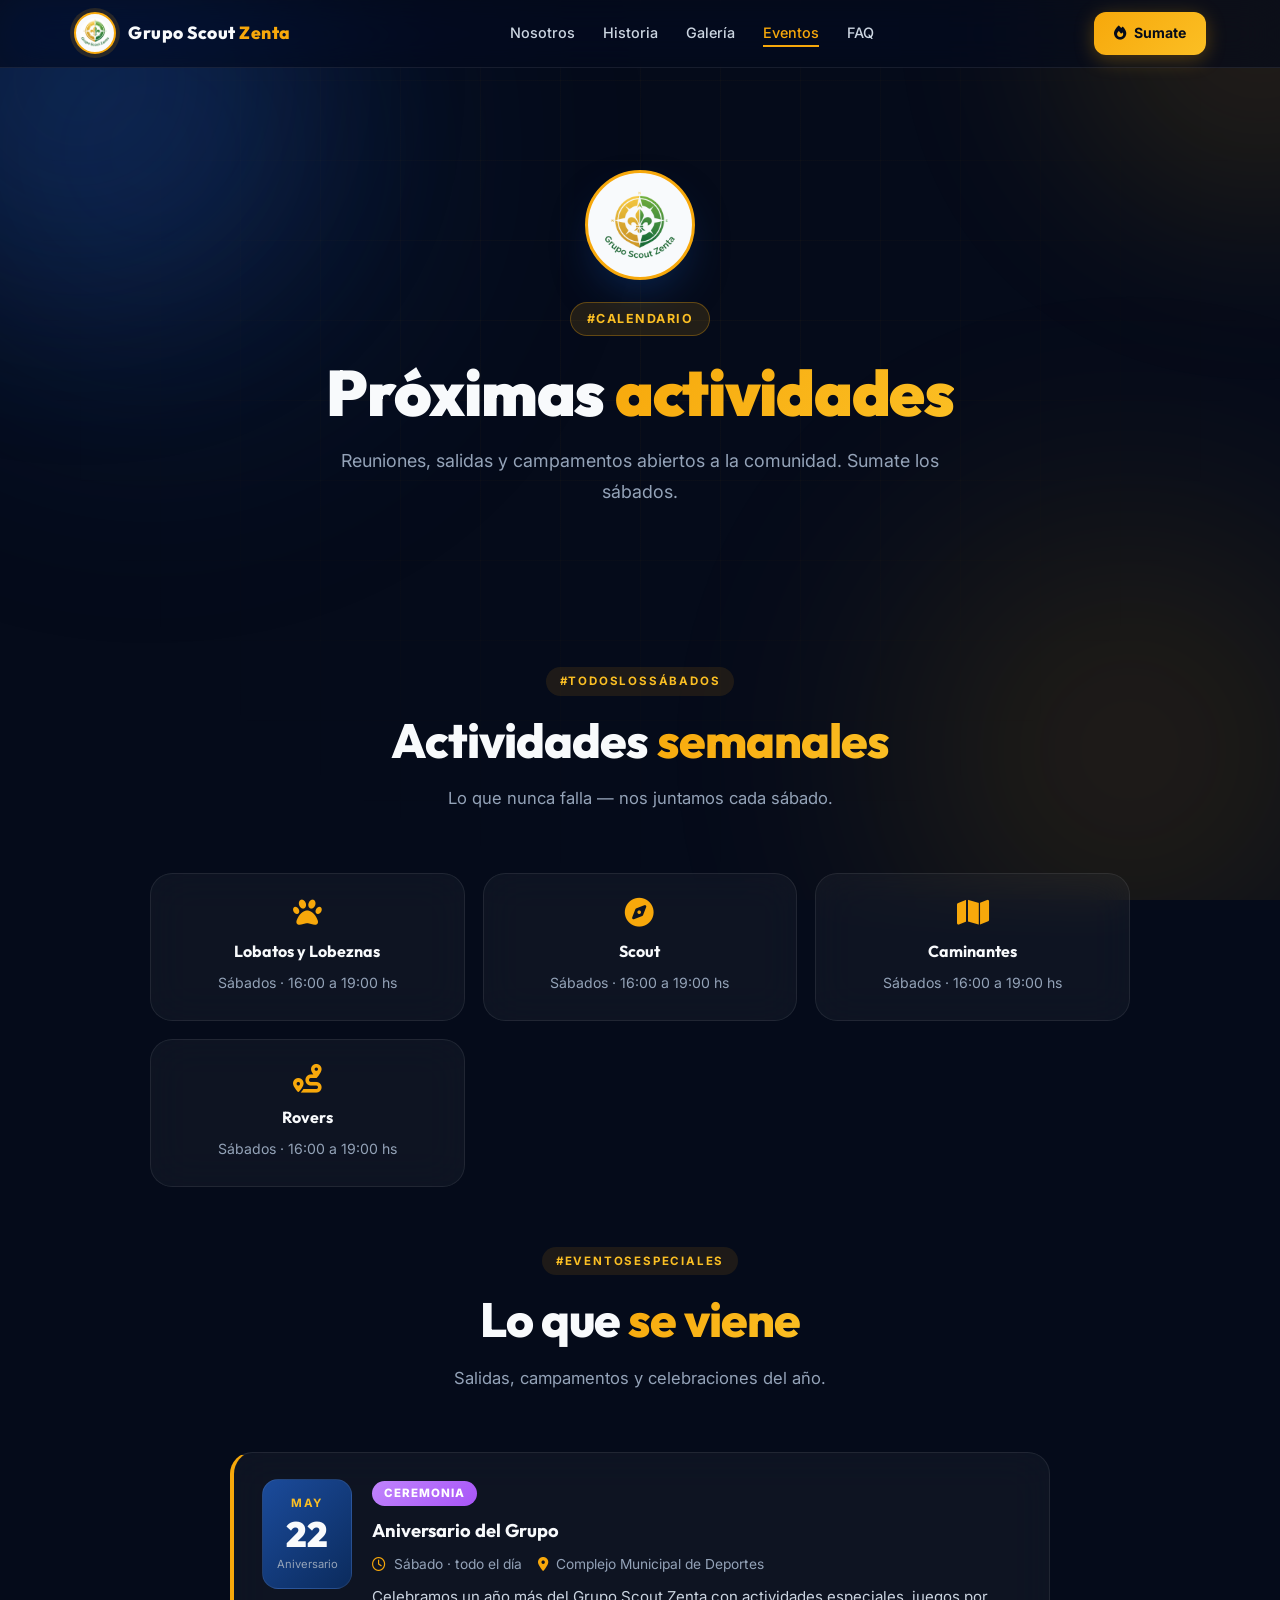
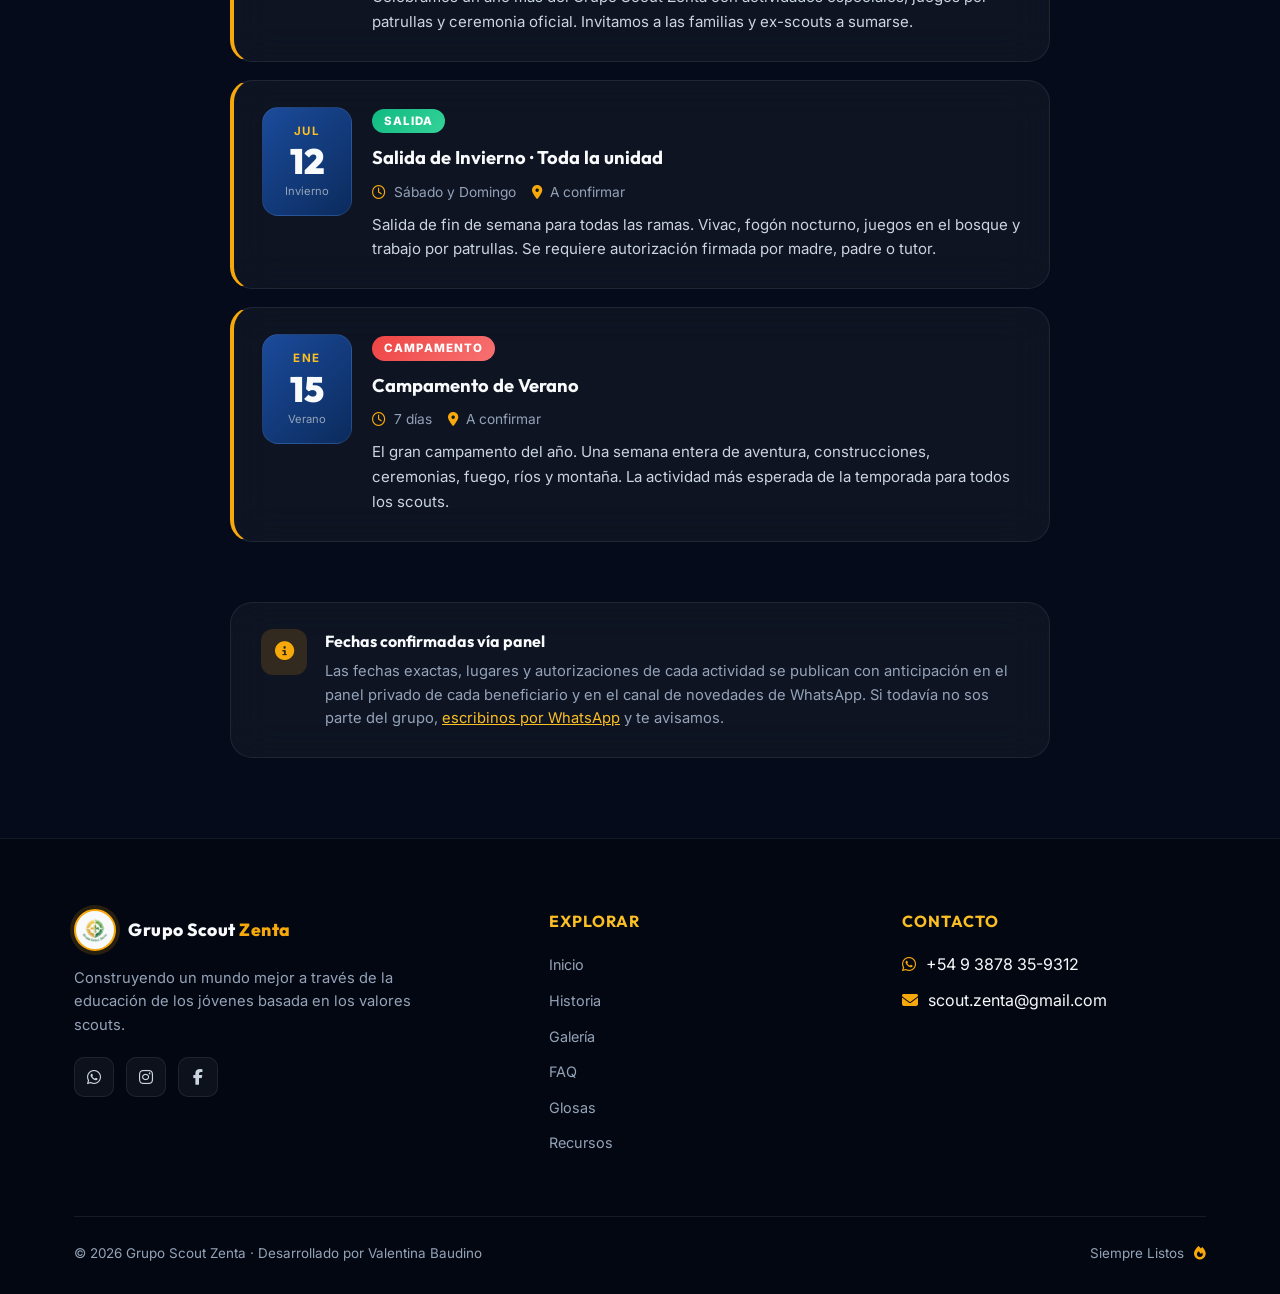
==== eventos.html @ 95de1442 "Landing Scout Zenta: galería real con fotos, formulario sin backend y config Vercel" ====
<!DOCTYPE html>
<html lang="es">
<head>
  <meta charset="UTF-8" />
  <meta name="viewport" content="width=device-width, initial-scale=1.0" />
  <title>Eventos · Grupo Scout Zenta</title>
  <meta name="description" content="Calendario de actividades del Grupo Scout Zenta: reuniones semanales, salidas, campamentos y eventos abiertos a la comunidad." />
  <meta name="theme-color" content="#0b2b5d" />
  <link rel="icon" href="assets/logosf.png" type="image/png" />

  <link rel="preconnect" href="https://fonts.googleapis.com" />
  <link rel="preconnect" href="https://fonts.gstatic.com" crossorigin />
  <link href="https://fonts.googleapis.com/css2?family=Inter:wght@300;400;500;600;700&family=Outfit:wght@500;600;700;800;900&display=swap" rel="stylesheet" />
  <link rel="stylesheet" href="assets/css/zenta.css" />
  <link rel="stylesheet" href="https://cdnjs.cloudflare.com/ajax/libs/font-awesome/6.5.1/css/all.min.css" crossorigin="anonymous" referrerpolicy="no-referrer" />

  <style>
    .events-list {
      max-width: 820px; margin: 0 auto;
      display: flex; flex-direction: column;
      gap: 18px;
    }
    .event {
      display: flex; gap: 20px; align-items: flex-start;
      padding: 26px 28px;
      background: var(--glass);
      border: 1px solid var(--line);
      border-radius: var(--radius);
      backdrop-filter: blur(20px);
      transition: all 0.35s;
      border-left: 4px solid var(--gold);
    }
    .event:hover {
      transform: translateY(-4px);
      background: var(--glass-strong);
      border-left-color: var(--gold-light);
      box-shadow: 0 18px 40px -10px rgba(247, 168, 11, 0.15);
    }
    .event-date {
      flex-shrink: 0;
      min-width: 90px;
      text-align: center;
      background: linear-gradient(135deg, var(--navy-glow), var(--navy));
      color: var(--text);
      border-radius: 16px;
      padding: 14px 8px;
      border: 1px solid var(--line);
    }
    .event-date .month {
      font-size: 0.72rem;
      text-transform: uppercase;
      letter-spacing: 1.5px;
      color: var(--gold-light);
      font-weight: 700;
    }
    .event-date .day {
      font-family: var(--font-display);
      font-size: 2.2rem;
      font-weight: 900;
      line-height: 1;
      color: var(--text);
      margin-top: 4px;
    }
    .event-date .year-mini {
      font-size: 0.7rem;
      color: var(--text-mute);
      margin-top: 4px;
    }
    .event-body { flex: 1; min-width: 0; }
    .event-type {
      display: inline-block;
      padding: 3px 12px;
      background: linear-gradient(135deg, var(--gold), var(--gold-light));
      color: var(--navy-deep);
      border-radius: 999px;
      font-size: 0.72rem;
      font-weight: 800;
      letter-spacing: 1px;
      text-transform: uppercase;
      margin-bottom: 10px;
    }
    .event-type.salida { background: linear-gradient(135deg, #10b981, #34d399); color: white; }
    .event-type.campa { background: linear-gradient(135deg, #ef4444, #f87171); color: white; }
    .event-type.cere { background: linear-gradient(135deg, #c084fc, #a855f7); color: white; }
    .event-body h3 {
      font-family: var(--font-display);
      font-size: 1.15rem;
      margin-bottom: 8px;
    }
    .event-meta {
      display: flex; gap: 16px;
      color: var(--text-mute);
      font-size: 0.86rem;
      flex-wrap: wrap;
      margin-bottom: 10px;
    }
    .event-meta i { color: var(--gold); margin-right: 4px; }
    .event-body p {
      color: var(--text-soft);
      font-size: 0.94rem;
      line-height: 1.65;
    }

    .info-note {
      max-width: 820px;
      margin: 60px auto 0;
      padding: 26px 30px;
      background: var(--glass);
      border: 1px solid var(--line);
      border-radius: var(--radius);
      backdrop-filter: blur(20px);
      display: flex; gap: 18px; align-items: flex-start;
    }
    .info-note .icon {
      width: 46px; height: 46px;
      background: rgba(247, 168, 11, 0.15);
      color: var(--gold);
      border-radius: 12px;
      display: flex; align-items: center; justify-content: center;
      font-size: 1.2rem;
      flex-shrink: 0;
    }
    .info-note h4 {
      font-family: var(--font-display);
      margin-bottom: 6px;
    }
    .info-note p {
      color: var(--text-mute);
      font-size: 0.92rem;
      line-height: 1.6;
    }

    .recurring-grid {
      display: grid;
      grid-template-columns: repeat(auto-fit, minmax(240px, 1fr));
      gap: 18px;
      max-width: 980px;
      margin: 0 auto;
    }
    .recurring {
      padding: 24px 26px;
      background: var(--glass);
      border: 1px solid var(--line);
      border-radius: var(--radius);
      backdrop-filter: blur(20px);
      transition: all 0.3s;
      text-align: center;
    }
    .recurring:hover { transform: translateY(-4px); border-color: var(--gold); }
    .recurring i.big {
      font-size: 1.8rem;
      color: var(--gold);
      margin-bottom: 12px;
    }
    .recurring h4 {
      font-family: var(--font-display);
      margin-bottom: 6px;
    }
    .recurring small {
      color: var(--text-mute);
      font-size: 0.88rem;
    }

    @media (max-width: 540px) {
      .event { flex-direction: column; }
      .event-date { width: 100%; min-width: 0; display: flex; align-items: center; justify-content: center; gap: 12px; }
      .event-date .day { font-size: 1.6rem; margin: 0; }
    }
  </style>
</head>
<body>

  <div class="bg-aurora"></div>
  <div class="bg-grid"></div>

  <nav class="nav always-scrolled" id="nav">
    <div class="container nav-inner">
      <a href="index.html" class="brand">
        <img src="assets/logo.png" alt="Logo Grupo Scout Zenta" class="brand-logo" />
        <span class="brand-text">Grupo Scout <span>Zenta</span></span>
      </a>
      <ul class="nav-links">
        <li><a href="index.html#nosotros">Nosotros</a></li>
        <li><a href="historia.html">Historia</a></li>
        <li><a href="galeria.html">Galería</a></li>
        <li><a href="eventos.html" class="active">Eventos</a></li>
        <li><a href="faq.html">FAQ</a></li>
      </ul>
      <div style="display:flex; gap:10px; align-items:center;">
        <a href="index.html#contacto" class="nav-cta"><i class="fa-solid fa-fire"></i> Sumate</a>
        <button class="nav-toggle" id="nav-toggle"><i class="fa-solid fa-bars"></i></button>
      </div>
    </div>
  </nav>

  <aside class="mobile-panel" id="mobile-panel">
    <button class="mobile-close" id="mobile-close"><i class="fa-solid fa-xmark"></i></button>
    <ul>
      <li><a href="index.html"><i class="fa-solid fa-house"></i> Inicio</a></li>
      <li><a href="historia.html"><i class="fa-solid fa-book-open"></i> Historia</a></li>
      <li><a href="galeria.html"><i class="fa-solid fa-images"></i> Galería</a></li>
      <li><a href="eventos.html"><i class="fa-solid fa-calendar-days"></i> Eventos</a></li>
      <li><a href="faq.html"><i class="fa-solid fa-circle-question"></i> FAQ</a></li>
      <li><a href="glosas.html"><i class="fa-solid fa-feather-pointed"></i> Glosas</a></li>
      <li><a href="recursos.html"><i class="fa-solid fa-file-pdf"></i> Recursos</a></li>
    </ul>
    <a href="index.html#contacto" class="mobile-cta"><i class="fa-solid fa-fire"></i> Sumate</a>
  </aside>

  <header class="page-hero">
    <div class="container">
      <img src="assets/logosf.png" alt="Logo Zenta" class="page-hero-logo reveal scale" />
      <div class="section-tag reveal delay-1">#Calendario</div>
      <h1 class="reveal delay-2">Próximas <span class="gold">actividades</span></h1>
      <p class="lead reveal delay-3">Reuniones, salidas y campamentos abiertos a la comunidad. Sumate los sábados.</p>
    </div>
  </header>

  <section class="section">
    <div class="container">

      <!-- Reuniones recurrentes -->
      <div class="section-head">
        <div class="section-tag reveal">#TodosLosSábados</div>
        <h2 class="reveal delay-1">Actividades <span class="gold">semanales</span></h2>
        <p class="reveal delay-2">Lo que nunca falla — nos juntamos cada sábado.</p>
      </div>
      <div class="recurring-grid" style="margin-bottom: 60px;">
        <div class="recurring reveal">
          <i class="fa-solid fa-paw big"></i>
          <h4>Lobatos y Lobeznas</h4>
          <small>Sábados · 16:00 a 19:00 hs</small>
        </div>
        <div class="recurring reveal delay-1">
          <i class="fa-solid fa-compass big"></i>
          <h4>Scout</h4>
          <small>Sábados · 16:00 a 19:00 hs</small>
        </div>
        <div class="recurring reveal delay-2">
          <i class="fa-solid fa-map big"></i>
          <h4>Caminantes</h4>
          <small>Sábados · 16:00 a 19:00 hs</small>
        </div>
        <div class="recurring reveal delay-3">
          <i class="fa-solid fa-route big"></i>
          <h4>Rovers</h4>
          <small>Sábados · 16:00 a 19:00 hs</small>
        </div>
      </div>

      <!-- Próximos eventos especiales (placeholder real) -->
      <div class="section-head">
        <div class="section-tag reveal">#EventosEspeciales</div>
        <h2 class="reveal delay-1">Lo que <span class="gold">se viene</span></h2>
        <p class="reveal delay-2">Salidas, campamentos y celebraciones del año.</p>
      </div>

      <div class="events-list">
        <div class="event reveal">
          <div class="event-date">
            <div class="month">May</div>
            <div class="day">22</div>
            <div class="year-mini">Aniversario</div>
          </div>
          <div class="event-body">
            <span class="event-type cere">Ceremonia</span>
            <h3>Aniversario del Grupo</h3>
            <div class="event-meta">
              <span><i class="fa-regular fa-clock"></i> Sábado · todo el día</span>
              <span><i class="fa-solid fa-location-dot"></i> Complejo Municipal de Deportes</span>
            </div>
            <p>Celebramos un año más del Grupo Scout Zenta con actividades especiales, juegos por patrullas y ceremonia oficial. Invitamos a las familias y ex-scouts a sumarse.</p>
          </div>
        </div>

        <div class="event reveal delay-1">
          <div class="event-date">
            <div class="month">Jul</div>
            <div class="day">12</div>
            <div class="year-mini">Invierno</div>
          </div>
          <div class="event-body">
            <span class="event-type salida">Salida</span>
            <h3>Salida de Invierno · Toda la unidad</h3>
            <div class="event-meta">
              <span><i class="fa-regular fa-clock"></i> Sábado y Domingo</span>
              <span><i class="fa-solid fa-location-dot"></i> A confirmar</span>
            </div>
            <p>Salida de fin de semana para todas las ramas. Vivac, fogón nocturno, juegos en el bosque y trabajo por patrullas. Se requiere autorización firmada por madre, padre o tutor.</p>
          </div>
        </div>

        <div class="event reveal delay-2">
          <div class="event-date">
            <div class="month">Ene</div>
            <div class="day">15</div>
            <div class="year-mini">Verano</div>
          </div>
          <div class="event-body">
            <span class="event-type campa">Campamento</span>
            <h3>Campamento de Verano</h3>
            <div class="event-meta">
              <span><i class="fa-regular fa-clock"></i> 7 días</span>
              <span><i class="fa-solid fa-location-dot"></i> A confirmar</span>
            </div>
            <p>El gran campamento del año. Una semana entera de aventura, construcciones, ceremonias, fuego, ríos y montaña. La actividad más esperada de la temporada para todos los scouts.</p>
          </div>
        </div>
      </div>

      <div class="info-note reveal">
        <div class="icon"><i class="fa-solid fa-circle-info"></i></div>
        <div>
          <h4>Fechas confirmadas vía panel</h4>
          <p>Las fechas exactas, lugares y autorizaciones de cada actividad se publican con anticipación en el panel privado de cada beneficiario y en el canal de novedades de WhatsApp. Si todavía no sos parte del grupo, <a href="https://wa.me/5493878359312" target="_blank" style="color: var(--gold-light);">escribinos por WhatsApp</a> y te avisamos.</p>
        </div>
      </div>

    </div>
  </section>

  <footer class="footer">
    <div class="container">
      <div class="footer-grid">
        <div class="footer-brand">
          <a href="index.html" class="brand">
            <img src="assets/logosf.png" alt="Logo Zenta" class="brand-logo" />
            <span class="brand-text">Grupo Scout <span>Zenta</span></span>
          </a>
          <p>Construyendo un mundo mejor a través de la educación de los jóvenes basada en los valores scouts.</p>
          <div class="footer-socials">
            <a href="https://wa.me/5493878359312" target="_blank" rel="noopener"><i class="fa-brands fa-whatsapp"></i></a>
            <a href="https://instagram.com/gscoutzenta" target="_blank" rel="noopener"><i class="fa-brands fa-instagram"></i></a>
            <a href="https://www.facebook.com/share/1HpJdo8r63/" target="_blank" rel="noopener"><i class="fa-brands fa-facebook-f"></i></a>
          </div>
        </div>
        <div>
          <h4>Explorar</h4>
          <ul>
            <li><a href="index.html">Inicio</a></li>
            <li><a href="historia.html">Historia</a></li>
            <li><a href="galeria.html">Galería</a></li>
            <li><a href="faq.html">FAQ</a></li>
            <li><a href="glosas.html">Glosas</a></li>
            <li><a href="recursos.html">Recursos</a></li>
          </ul>
        </div>
        <div>
          <h4>Contacto</h4>
          <ul>
            <li><i class="fa-brands fa-whatsapp" style="color:var(--gold); margin-right:6px;"></i> +54 9 3878 35-9312</li>
            <li><i class="fa-solid fa-envelope" style="color:var(--gold); margin-right:6px;"></i> scout.zenta@gmail.com</li>
          </ul>
        </div>
      </div>
      <div class="footer-bottom">
        <p>&copy; <span id="year"></span> Grupo Scout Zenta · Desarrollado por Valentina Baudino</p>
        <p class="motto">Siempre Listos <i class="fa-solid fa-fire"></i></p>
      </div>
    </div>
  </footer>

  <script src="assets/js/zenta.js"></script>
</body>
</html>
---- assets/css/zenta.css ----
/* =============================================================
   Zenta · sistema de diseño compartido
   Premium dark, navy + gold scout
   ============================================================= */

:root {
  --navy-deep: #050b1a;
  --navy: #0b2b5d;
  --navy-soft: #112d63;
  --navy-glow: #1b4b9b;
  --gold: #f7a80b;
  --gold-light: #fbbf24;
  --gold-soft: #fde68a;
  --green-accent: #10b981;
  --text: #f8fafc;
  --text-mute: #94a3b8;
  --text-soft: #cbd5e1;
  --line: rgba(255, 255, 255, 0.08);
  --glass: rgba(255, 255, 255, 0.04);
  --glass-strong: rgba(255, 255, 255, 0.07);

  --font-display: 'Outfit', system-ui, sans-serif;
  --font-body: 'Inter', system-ui, sans-serif;
  --font-serif: 'Playfair Display', Georgia, serif;

  --container: 1180px;
  --radius: 22px;
  --radius-sm: 14px;
}

* { box-sizing: border-box; margin: 0; padding: 0; }
html { scroll-behavior: smooth; }
body {
  font-family: var(--font-body);
  background: var(--navy-deep);
  color: var(--text);
  line-height: 1.6;
  overflow-x: hidden;
  -webkit-font-smoothing: antialiased;
  -moz-osx-font-smoothing: grayscale;
}

::-webkit-scrollbar { width: 10px; }
::-webkit-scrollbar-track { background: var(--navy-deep); }
::-webkit-scrollbar-thumb { background: linear-gradient(180deg, var(--gold), var(--navy-glow)); border-radius: 6px; }
::-webkit-scrollbar-thumb:hover { background: var(--gold-light); }

/* ===== Fondo: auroras + grid sutil ===== */
.bg-aurora {
  position: fixed; inset: 0; z-index: -1; overflow: hidden; pointer-events: none;
}
.bg-aurora::before, .bg-aurora::after {
  content: ""; position: absolute;
  width: 700px; height: 700px;
  border-radius: 50%; filter: blur(120px);
  opacity: 0.35; will-change: transform;
}
.bg-aurora::before {
  top: -200px; left: -200px;
  background: radial-gradient(circle, var(--navy-glow), transparent 70%);
  animation: float-1 22s ease-in-out infinite;
}
.bg-aurora::after {
  bottom: -200px; right: -200px;
  background: radial-gradient(circle, var(--gold), transparent 70%);
  animation: float-2 28s ease-in-out infinite;
  opacity: 0.18;
}
@keyframes float-1 {
  0%,100% { transform: translate(0,0) scale(1); }
  50% { transform: translate(180px, 120px) scale(1.15); }
}
@keyframes float-2 {
  0%,100% { transform: translate(0,0) scale(1); }
  50% { transform: translate(-200px, -120px) scale(1.1); }
}

.bg-grid {
  position: fixed; inset: 0; z-index: -1;
  background-image:
    linear-gradient(rgba(247, 168, 11, 0.04) 1px, transparent 1px),
    linear-gradient(90deg, rgba(247, 168, 11, 0.04) 1px, transparent 1px);
  background-size: 80px 80px;
  mask-image: radial-gradient(circle at 50% 30%, black, transparent 70%);
  -webkit-mask-image: radial-gradient(circle at 50% 30%, black, transparent 70%);
  pointer-events: none;
}

.container { max-width: var(--container); margin: 0 auto; padding: 0 24px; }

/* ===== NAV ===== */
.nav {
  position: fixed; top: 0; left: 0; right: 0;
  z-index: 100; padding: 18px 0;
  transition: all 0.35s ease;
}
.nav.scrolled, .nav.always-scrolled {
  backdrop-filter: blur(20px) saturate(180%);
  -webkit-backdrop-filter: blur(20px) saturate(180%);
  background: rgba(5, 11, 26, 0.7);
  border-bottom: 1px solid var(--line);
  padding: 12px 0;
}
.nav-inner {
  display: flex; align-items: center; justify-content: space-between; gap: 20px;
}
.brand {
  display: flex; align-items: center; gap: 12px;
  text-decoration: none; color: var(--text);
}
.brand-logo {
  width: 42px; height: 42px;
  background: var(--text);
  border-radius: 50%;
  padding: 4px;
  border: 2px solid var(--gold);
  box-shadow: 0 0 0 4px rgba(247, 168, 11, 0.15);
  object-fit: contain;
  transition: transform 0.35s ease;
}
.brand:hover .brand-logo { transform: scale(1.05); }
.brand-text {
  font-family: var(--font-display); font-weight: 800;
  font-size: 1.1rem; letter-spacing: 0.5px;
}
.brand-text span { color: var(--gold); }
.nav-links { display: flex; gap: 28px; list-style: none; }
.nav-links a {
  color: var(--text-soft); text-decoration: none;
  font-size: 0.9rem; font-weight: 500;
  transition: color 0.2s; position: relative;
}
.nav-links a:hover, .nav-links a.active { color: var(--gold); }
.nav-links a::after {
  content: ""; position: absolute;
  left: 0; bottom: -6px;
  width: 0; height: 2px; background: var(--gold);
  transition: width 0.3s;
}
.nav-links a:hover::after, .nav-links a.active::after { width: 100%; }
.nav-cta {
  display: inline-flex; align-items: center; gap: 8px;
  padding: 10px 20px;
  background: linear-gradient(135deg, var(--gold), var(--gold-light));
  color: var(--navy-deep);
  border-radius: 12px; text-decoration: none;
  font-weight: 700; font-size: 0.88rem;
  transition: all 0.25s;
  box-shadow: 0 4px 20px rgba(247, 168, 11, 0.3);
}
.nav-cta:hover {
  transform: translateY(-2px);
  box-shadow: 0 8px 28px rgba(247, 168, 11, 0.45);
}
.nav-toggle {
  display: none; background: transparent; border: none;
  color: var(--text); font-size: 1.4rem; cursor: pointer;
}

.mobile-panel {
  position: fixed; top: 0; right: -100%;
  width: min(330px, 86%); height: 100vh;
  background: rgba(5, 11, 26, 0.97);
  backdrop-filter: blur(20px);
  z-index: 200; padding: 90px 28px 30px;
  transition: right 0.35s cubic-bezier(0.4, 0, 0.2, 1);
  border-left: 1px solid var(--line);
  overflow-y: auto;
}
.mobile-panel.open { right: 0; }
.mobile-panel ul { list-style: none; }
.mobile-panel li { border-bottom: 1px solid var(--line); }
.mobile-panel a {
  display: flex; align-items: center; gap: 12px;
  padding: 16px 0;
  color: var(--text-soft); text-decoration: none;
  font-weight: 500; transition: color 0.2s;
}
.mobile-panel a:hover { color: var(--gold); }
.mobile-panel a i { color: var(--gold); width: 22px; }
.mobile-close {
  position: absolute; top: 22px; right: 22px;
  background: transparent; border: none;
  color: var(--text); font-size: 1.6rem; cursor: pointer;
}
.mobile-cta {
  margin-top: 24px; display: block;
  padding: 14px;
  background: linear-gradient(135deg, var(--gold), var(--gold-light));
  color: var(--navy-deep) !important;
  border-radius: 12px; text-align: center;
  font-weight: 700; text-decoration: none;
}

/* ===== BOTONES ===== */
.btn {
  display: inline-flex; align-items: center; gap: 10px;
  padding: 16px 30px; border-radius: 14px;
  text-decoration: none; font-weight: 700;
  font-size: 0.95rem; transition: all 0.3s cubic-bezier(0.4, 0, 0.2, 1);
  cursor: pointer; border: none; font-family: var(--font-body);
}
.btn-primary {
  background: linear-gradient(135deg, var(--gold), var(--gold-light));
  color: var(--navy-deep);
  box-shadow: 0 8px 24px rgba(247, 168, 11, 0.35);
}
.btn-primary:hover {
  transform: translateY(-3px);
  box-shadow: 0 14px 36px rgba(247, 168, 11, 0.5);
}
.btn-ghost {
  background: var(--glass); color: var(--text);
  border: 1px solid var(--line);
  backdrop-filter: blur(10px);
}
.btn-ghost:hover {
  background: var(--glass-strong);
  border-color: var(--gold);
  transform: translateY(-3px);
}

/* ===== PAGE HERO (páginas internas) ===== */
.page-hero {
  position: relative;
  padding: 170px 0 80px;
  text-align: center;
  overflow: hidden;
}
.page-hero::before, .page-hero::after {
  content: ""; position: absolute;
  width: 400px; height: 400px;
  border-radius: 50%; filter: blur(100px);
  pointer-events: none;
}
.page-hero::before {
  top: -120px; left: -120px;
  background: var(--navy-glow);
  opacity: 0.3;
}
.page-hero::after {
  top: -180px; right: -180px;
  background: var(--gold);
  opacity: 0.12;
}
.page-hero-logo {
  width: 110px; height: 110px;
  background: var(--text);
  border-radius: 50%;
  padding: 8px;
  object-fit: contain;
  margin: 0 auto 22px;
  display: block;
  border: 3px solid var(--gold);
  box-shadow: 0 20px 40px -10px rgba(11, 43, 93, 0.8);
  position: relative; z-index: 1;
}
.page-hero .section-tag, .page-hero .badge {
  display: inline-flex; align-items: center; gap: 8px;
  padding: 6px 16px;
  background: rgba(247, 168, 11, 0.12);
  border: 1px solid rgba(247, 168, 11, 0.3);
  border-radius: 999px;
  color: var(--gold-light);
  font-size: 0.78rem; font-weight: 700;
  letter-spacing: 1.5px; text-transform: uppercase;
  margin-bottom: 22px; position: relative; z-index: 1;
}
.page-hero h1 {
  font-family: var(--font-display);
  font-size: clamp(2.2rem, 5.5vw, 4rem);
  font-weight: 900;
  line-height: 1.1;
  letter-spacing: -0.02em;
  max-width: 820px;
  margin: 0 auto 18px;
  position: relative; z-index: 1;
}
.page-hero h1 .gold {
  background: linear-gradient(135deg, var(--gold), var(--gold-light));
  -webkit-background-clip: text; background-clip: text;
  -webkit-text-fill-color: transparent;
}
.page-hero p.lead {
  font-size: clamp(1rem, 1.4vw, 1.15rem);
  color: var(--text-mute);
  max-width: 620px; margin: 0 auto;
  line-height: 1.7; position: relative; z-index: 1;
}

/* ===== SECCIÓN ===== */
.section { padding: 80px 0; position: relative; }
.section-tag {
  display: inline-flex; align-items: center; gap: 8px;
  padding: 5px 14px;
  background: rgba(247, 168, 11, 0.1);
  color: var(--gold-light);
  border-radius: 999px;
  font-size: 0.72rem; font-weight: 700;
  letter-spacing: 1.8px; text-transform: uppercase;
  margin-bottom: 18px;
}
.section-head {
  text-align: center; max-width: 720px; margin: 0 auto 60px;
}
.section-head h2 {
  font-family: var(--font-display);
  font-size: clamp(1.8rem, 4vw, 3rem);
  font-weight: 800; letter-spacing: -0.02em;
  line-height: 1.1; margin-bottom: 18px;
}
.section-head h2 .gold {
  background: linear-gradient(135deg, var(--gold), var(--gold-light));
  -webkit-background-clip: text; background-clip: text;
  -webkit-text-fill-color: transparent;
}
.section-head p {
  font-size: 1.04rem; color: var(--text-mute); line-height: 1.7;
}

/* ===== FOOTER ===== */
.footer {
  padding: 70px 0 30px;
  background: rgba(0,0,0,0.3);
  border-top: 1px solid var(--line);
}
.footer-grid {
  display: grid;
  grid-template-columns: 1.4fr 1fr 1fr;
  gap: 50px; margin-bottom: 50px;
}
.footer h4 {
  font-family: var(--font-display);
  font-size: 1rem; letter-spacing: 1px;
  text-transform: uppercase;
  margin-bottom: 18px;
  color: var(--gold-light);
}
.footer-brand p {
  color: var(--text-mute); margin: 16px 0 20px;
  max-width: 380px; font-size: 0.92rem;
}
.footer-socials { display: flex; gap: 12px; }
.footer-socials a {
  width: 40px; height: 40px;
  border-radius: 10px;
  background: var(--glass);
  border: 1px solid var(--line);
  display: flex; align-items: center; justify-content: center;
  color: var(--text-soft);
  text-decoration: none;
  transition: all 0.25s;
}
.footer-socials a:hover {
  background: var(--gold); color: var(--navy-deep);
  border-color: var(--gold); transform: translateY(-3px);
}
.footer ul { list-style: none; }
.footer ul li { margin-bottom: 10px; }
.footer ul a {
  color: var(--text-mute); text-decoration: none;
  font-size: 0.9rem; transition: color 0.2s;
}
.footer ul a:hover { color: var(--gold); }
.footer-bottom {
  padding-top: 26px;
  border-top: 1px solid var(--line);
  display: flex; justify-content: space-between; align-items: center;
  flex-wrap: wrap; gap: 12px;
  color: var(--text-mute); font-size: 0.84rem;
}
.footer-bottom .motto i { color: var(--gold); margin-left: 6px; }

/* ===== REVEAL ===== */
.reveal {
  opacity: 0;
  transform: translateY(30px);
  transition: opacity 0.8s cubic-bezier(0.4, 0, 0.2, 1), transform 0.8s cubic-bezier(0.4, 0, 0.2, 1);
}
.reveal.in { opacity: 1; transform: translateY(0); }
.reveal.delay-1 { transition-delay: 0.10s; }
.reveal.delay-2 { transition-delay: 0.20s; }
.reveal.delay-3 { transition-delay: 0.30s; }
.reveal.delay-4 { transition-delay: 0.40s; }
.reveal.scale { transform: translateY(30px) scale(0.95); }
.reveal.scale.in { transform: translateY(0) scale(1); }

/* ===== Card genérica glass ===== */
.glass-card {
  background: var(--glass);
  border: 1px solid var(--line);
  border-radius: var(--radius);
  backdrop-filter: blur(20px);
  padding: 28px;
}

/* ===== RESPONSIVE ===== */
@media (max-width: 920px) {
  .nav-links { display: none; }
  .nav-toggle { display: block; }
  .footer-grid { grid-template-columns: 1fr; gap: 30px; }
  .page-hero { padding: 130px 0 60px; }
}
@media (max-width: 540px) {
  .section { padding: 60px 0; }
}
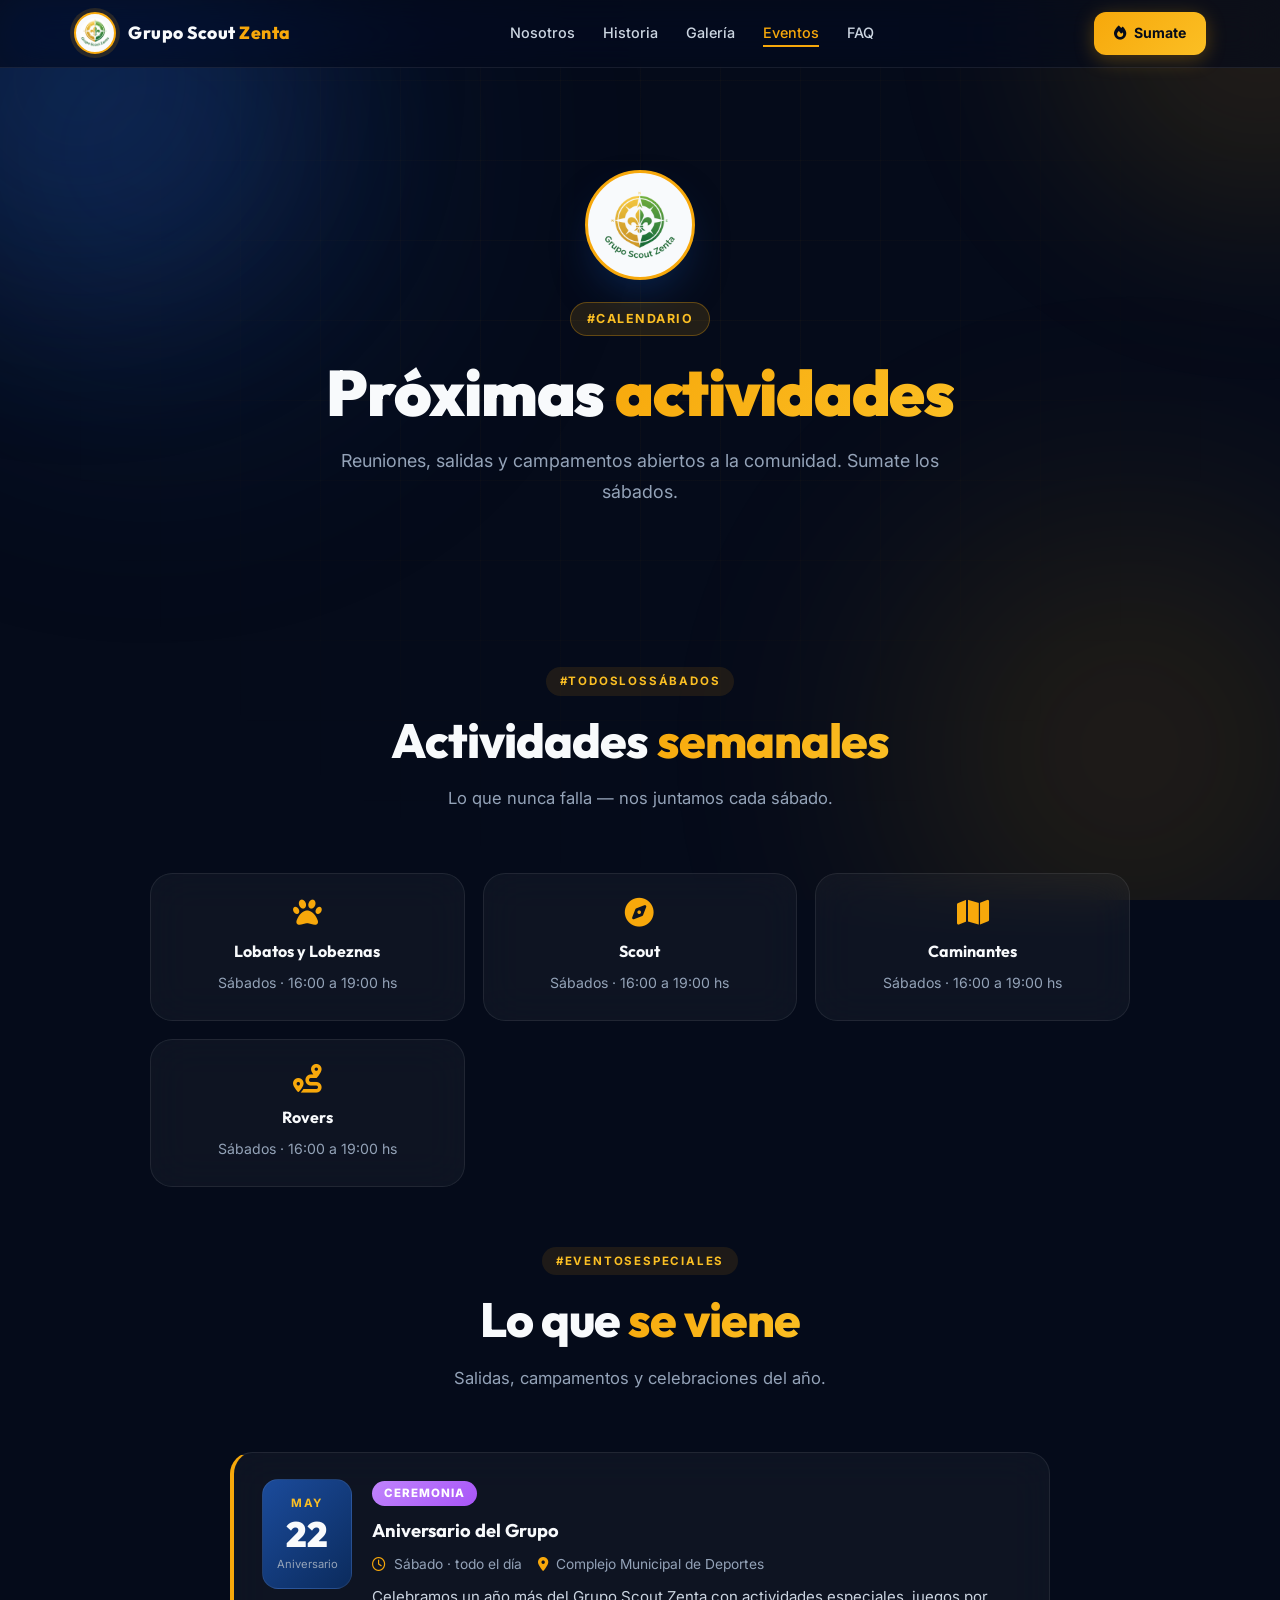
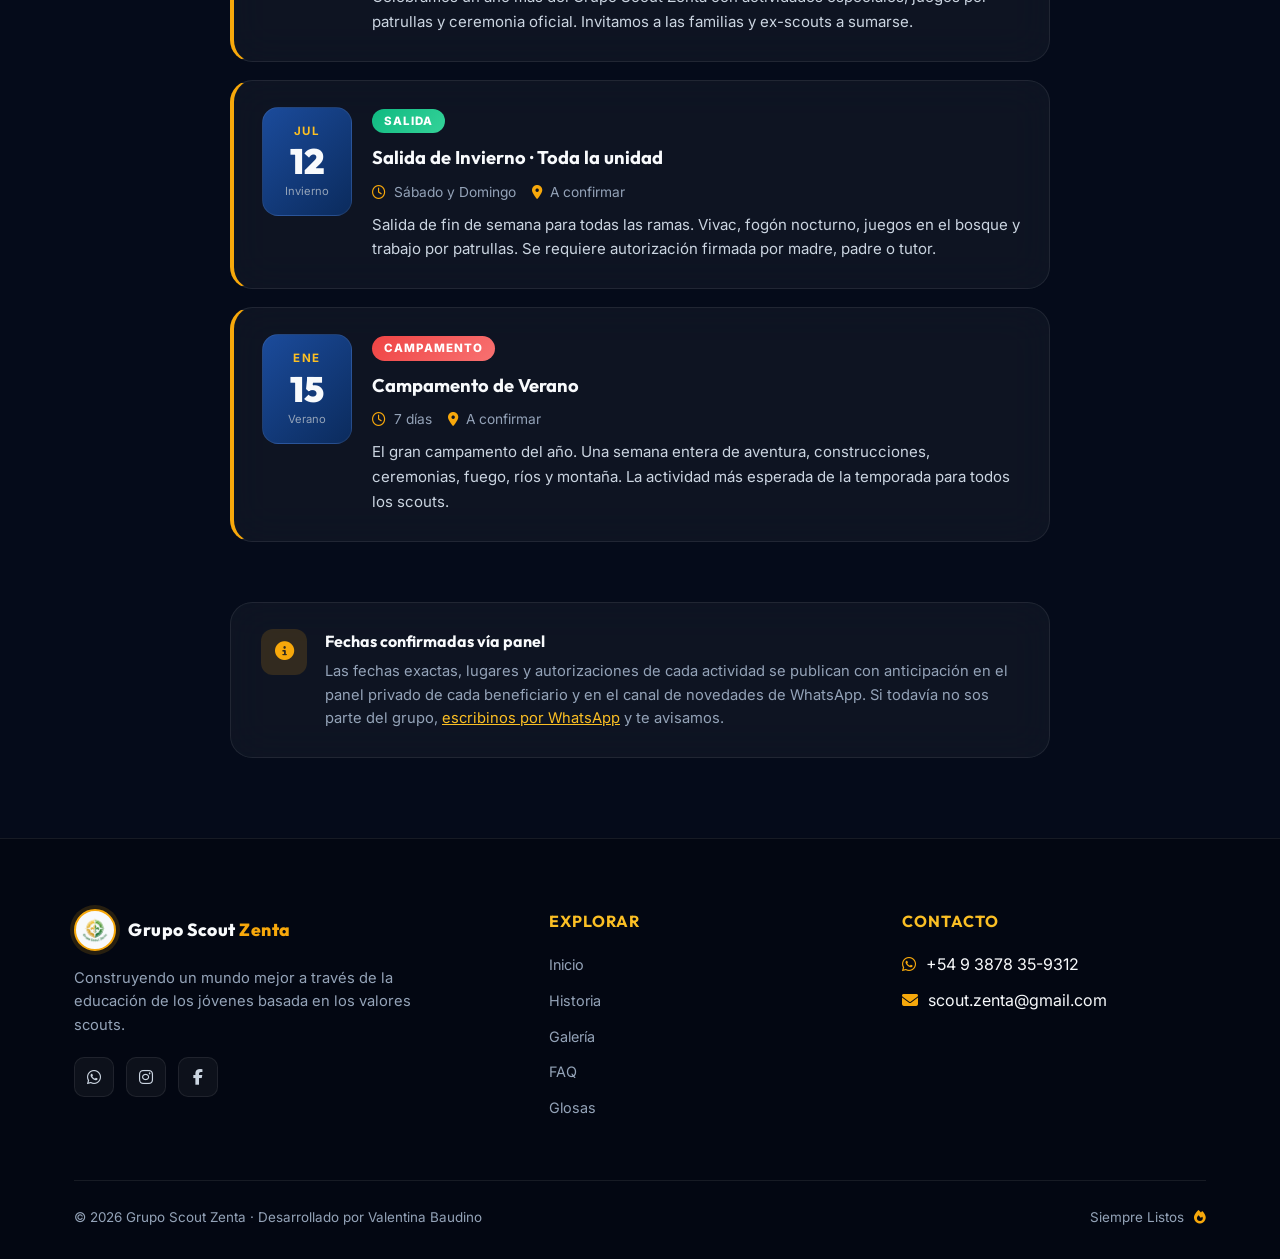
==== commit 47dde0f9: "Galería con leyendas editables + quitar recursos públicos (van al panel)" ====
--- a/eventos.html
+++ b/eventos.html
@@ -202,7 +202,6 @@
       <li><a href="eventos.html"><i class="fa-solid fa-calendar-days"></i> Eventos</a></li>
       <li><a href="faq.html"><i class="fa-solid fa-circle-question"></i> FAQ</a></li>
       <li><a href="glosas.html"><i class="fa-solid fa-feather-pointed"></i> Glosas</a></li>
-      <li><a href="recursos.html"><i class="fa-solid fa-file-pdf"></i> Recursos</a></li>
     </ul>
     <a href="index.html#contacto" class="mobile-cta"><i class="fa-solid fa-fire"></i> Sumate</a>
   </aside>
@@ -342,7 +341,6 @@
             <li><a href="galeria.html">Galería</a></li>
             <li><a href="faq.html">FAQ</a></li>
             <li><a href="glosas.html">Glosas</a></li>
-            <li><a href="recursos.html">Recursos</a></li>
           </ul>
         </div>
         <div>
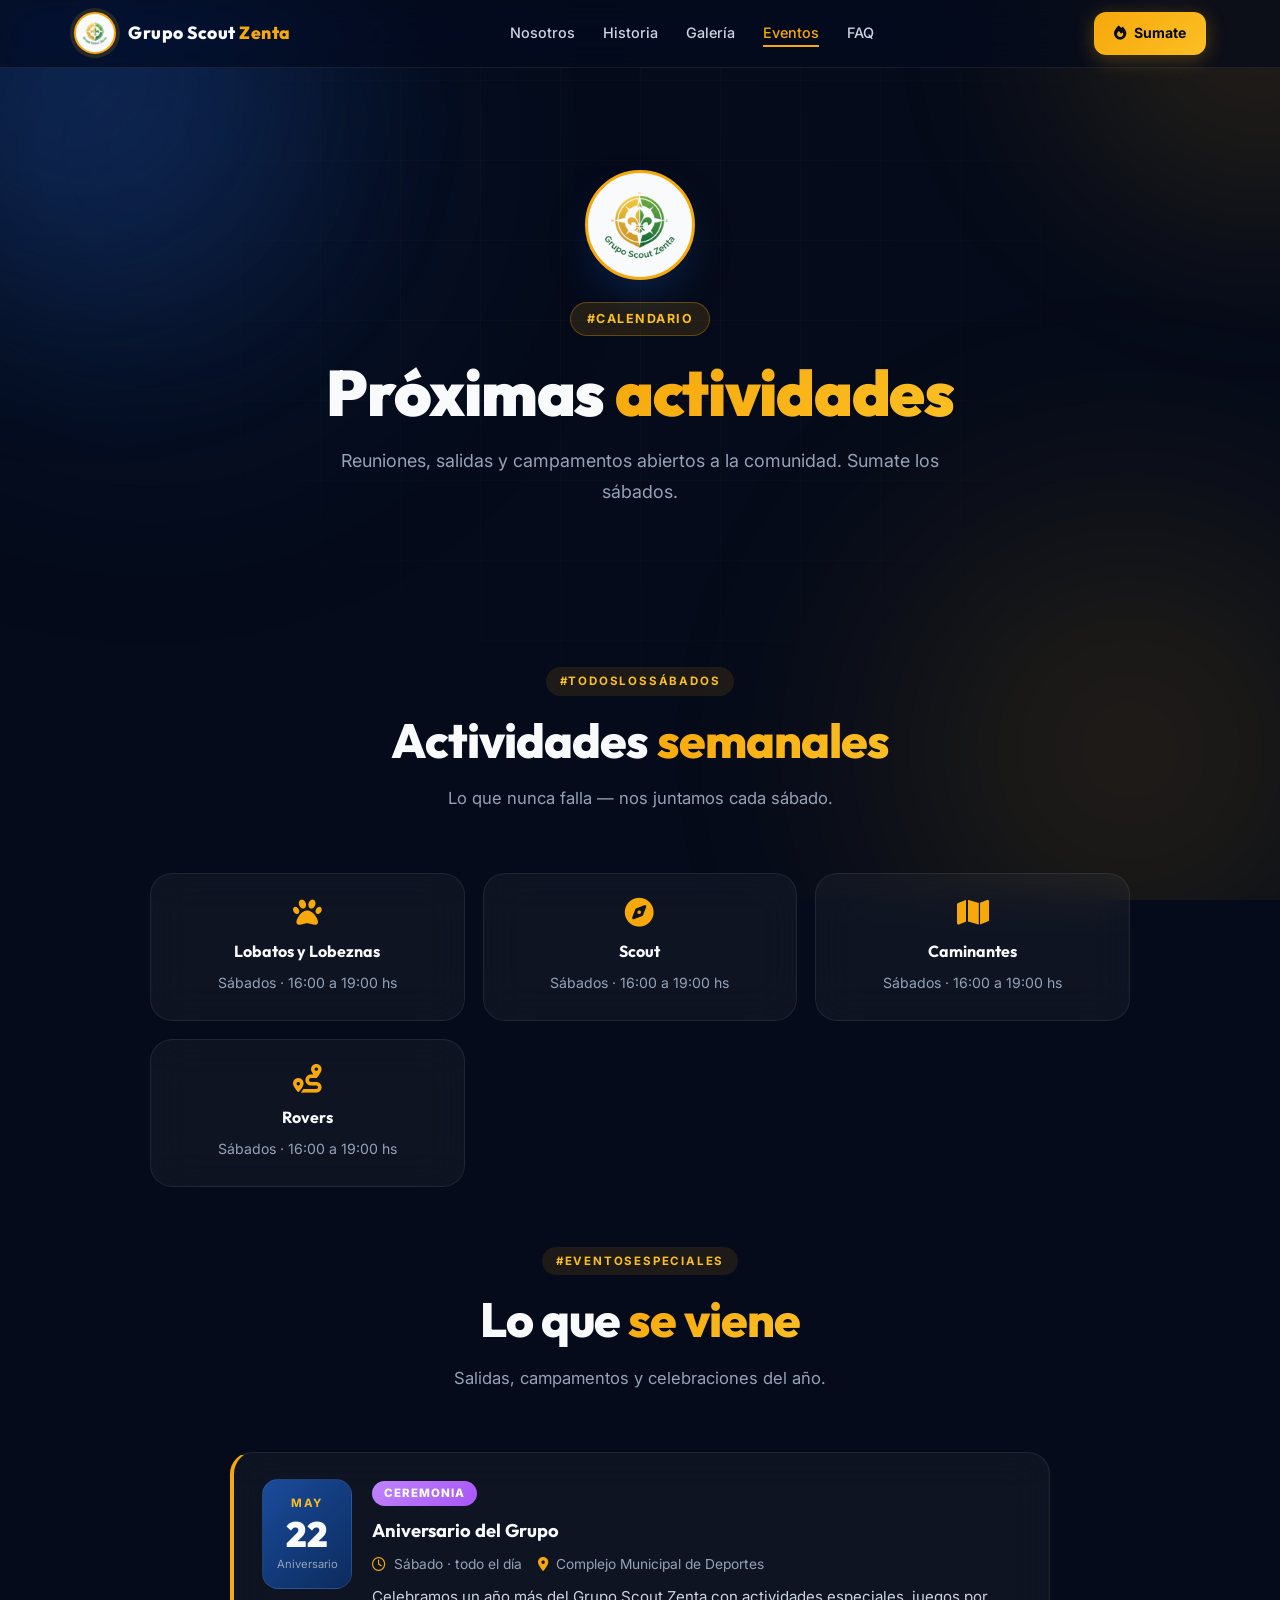
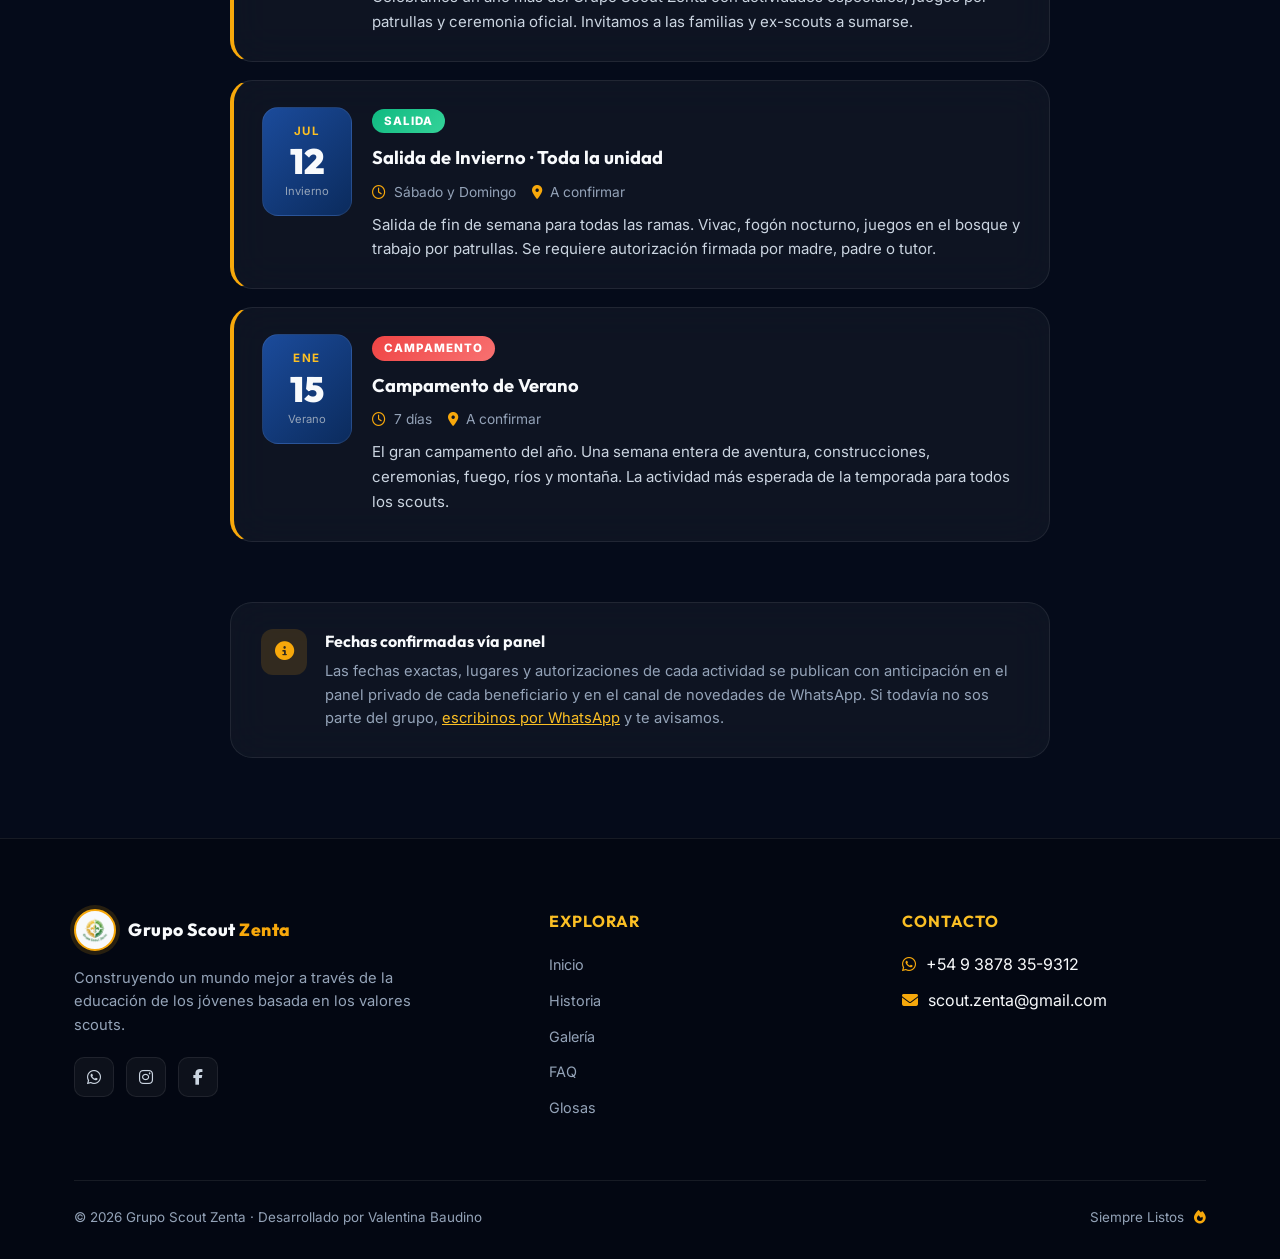
==== commit c88ca049: "Usar logo transparente (logosf) en hero, nav y emblema — sin cuadro blanco" ====
--- a/eventos.html
+++ b/eventos.html
@@ -176,7 +176,7 @@
   <nav class="nav always-scrolled" id="nav">
     <div class="container nav-inner">
       <a href="index.html" class="brand">
-        <img src="assets/logo.png" alt="Logo Grupo Scout Zenta" class="brand-logo" />
+        <img src="assets/logosf.png" alt="Logo Grupo Scout Zenta" class="brand-logo" />
         <span class="brand-text">Grupo Scout <span>Zenta</span></span>
       </a>
       <ul class="nav-links">
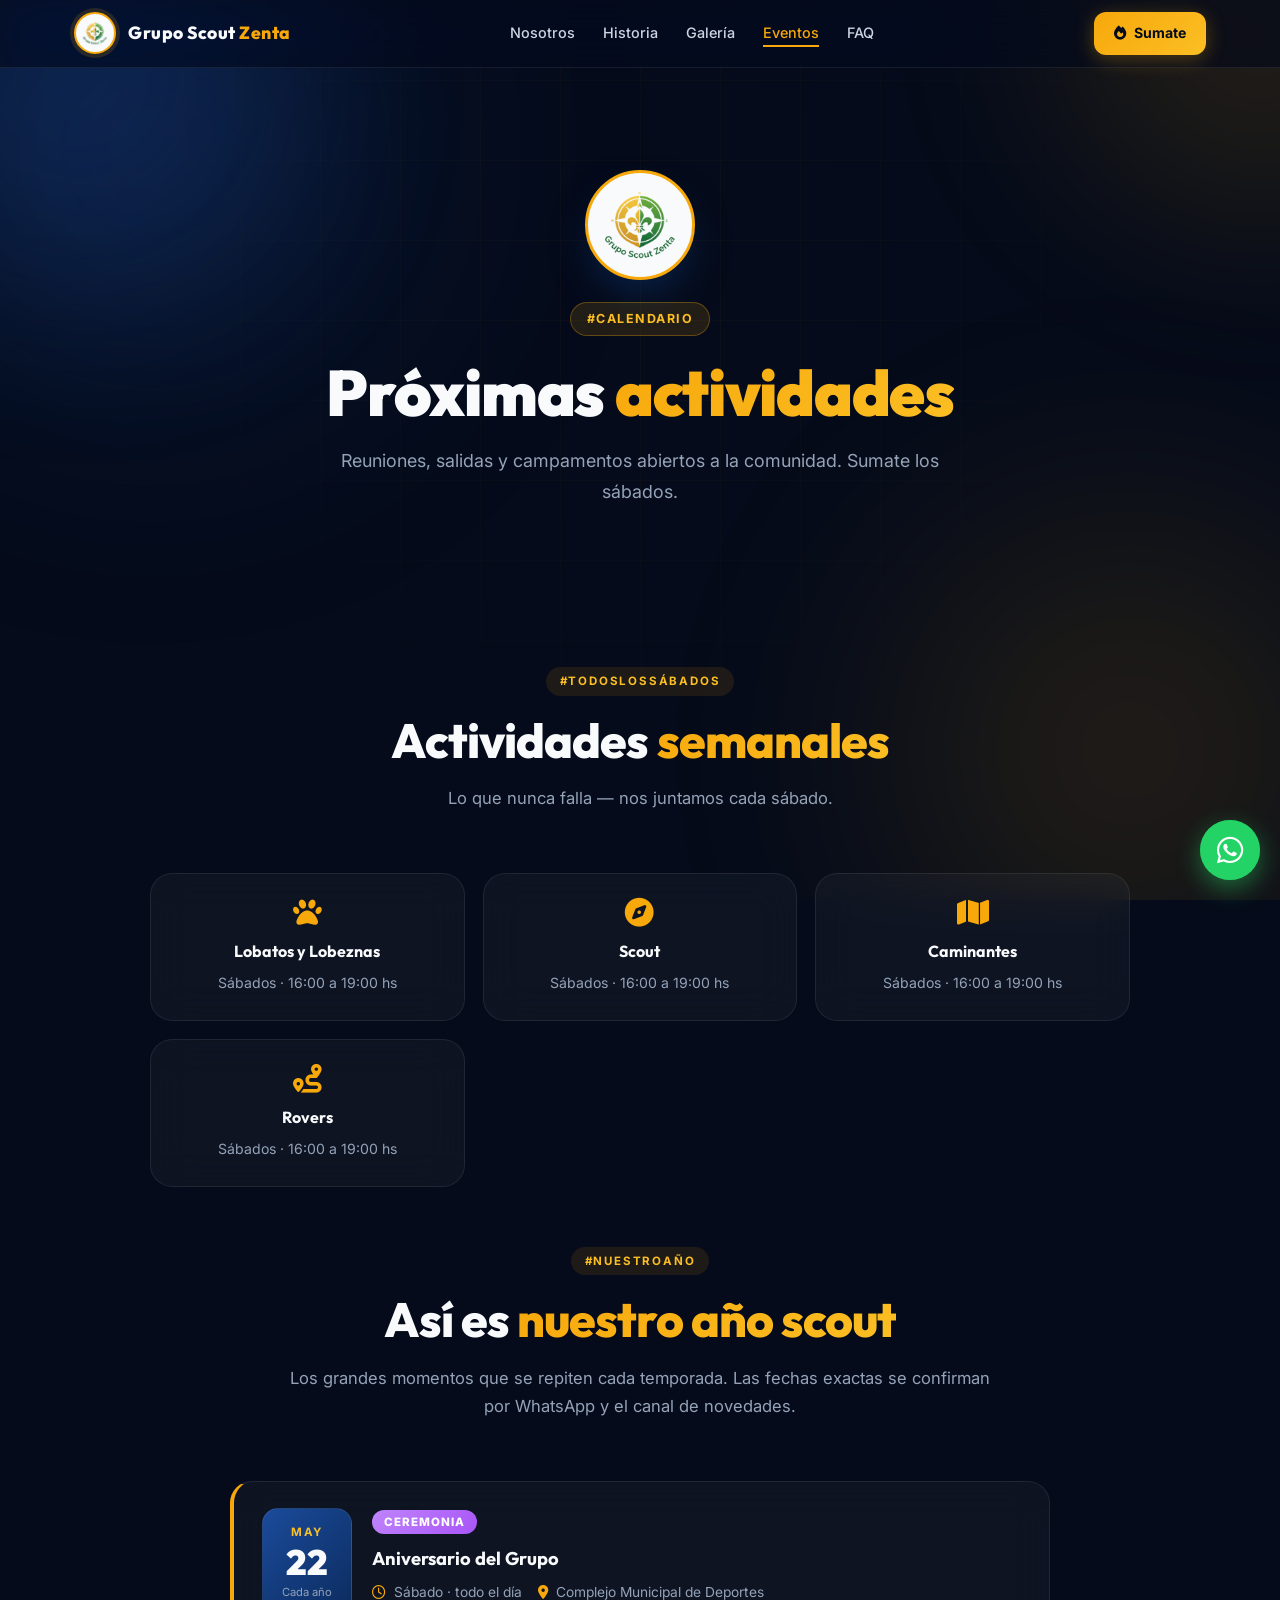
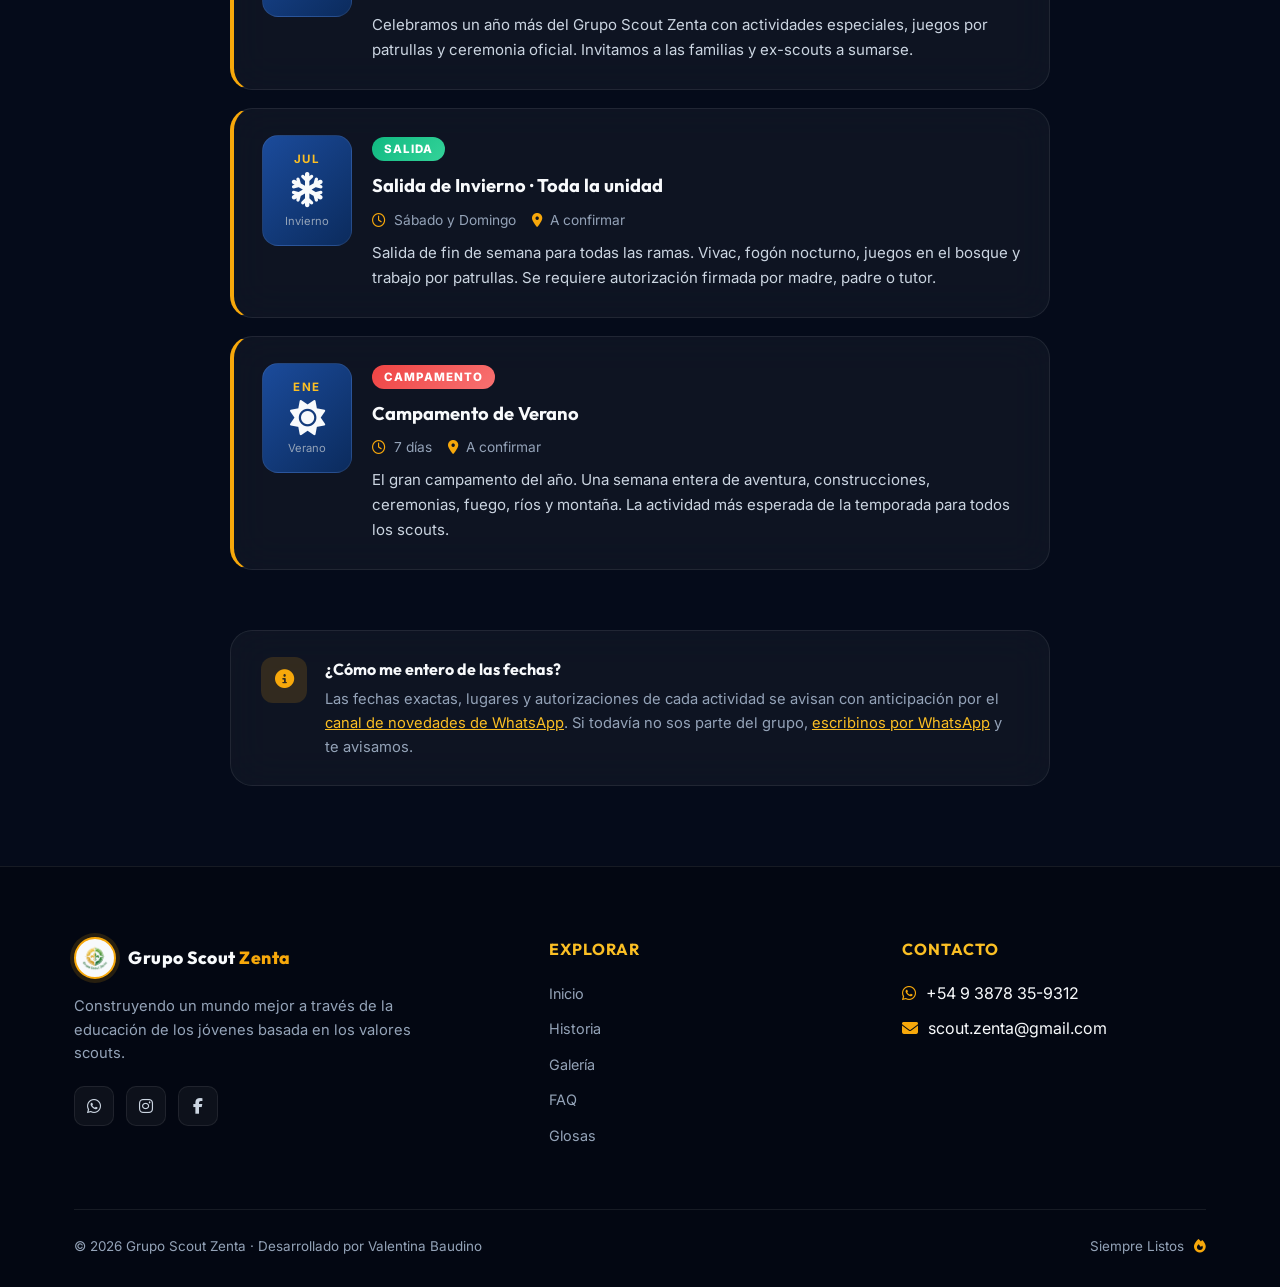
==== commit e1ba4158: "Mejoras: botón WhatsApp, fotos optimizadas a webp (4.5→3MB), eventos sin fechas falsas, SEO (OG/Twit" ====
--- a/eventos.html
+++ b/eventos.html
@@ -5,6 +5,17 @@
   <meta name="viewport" content="width=device-width, initial-scale=1.0" />
   <title>Eventos · Grupo Scout Zenta</title>
   <meta name="description" content="Calendario de actividades del Grupo Scout Zenta: reuniones semanales, salidas, campamentos y eventos abiertos a la comunidad." />
+  <link rel="canonical" href="https://scoutzenta.com/eventos" />
+  <meta property="og:type" content="website" />
+  <meta property="og:url" content="https://scoutzenta.com/eventos" />
+  <meta property="og:title" content="Eventos · Grupo Scout Zenta" />
+  <meta property="og:description" content="Calendario de actividades del Grupo Scout Zenta: reuniones semanales, salidas, campamentos y eventos abiertos a la comunidad." />
+  <meta property="og:image" content="https://scoutzenta.com/assets/logo.png" />
+  <meta property="og:locale" content="es_AR" />
+  <meta name="twitter:card" content="summary_large_image" />
+  <meta name="twitter:title" content="Eventos · Grupo Scout Zenta" />
+  <meta name="twitter:description" content="Calendario de actividades del Grupo Scout Zenta: reuniones semanales, salidas, campamentos y eventos abiertos a la comunidad." />
+  <meta name="twitter:image" content="https://scoutzenta.com/assets/logo.png" />
   <meta name="theme-color" content="#0b2b5d" />
   <link rel="icon" href="assets/logosf.png" type="image/png" />
 
@@ -247,11 +258,11 @@
         </div>
       </div>
 
-      <!-- Próximos eventos especiales (placeholder real) -->
+      <!-- Calendario anual típico (sin fechas inventadas) -->
       <div class="section-head">
-        <div class="section-tag reveal">#EventosEspeciales</div>
-        <h2 class="reveal delay-1">Lo que <span class="gold">se viene</span></h2>
-        <p class="reveal delay-2">Salidas, campamentos y celebraciones del año.</p>
+        <div class="section-tag reveal">#NuestroAño</div>
+        <h2 class="reveal delay-1">Así es <span class="gold">nuestro año scout</span></h2>
+        <p class="reveal delay-2">Los grandes momentos que se repiten cada temporada. Las fechas exactas se confirman por WhatsApp y el canal de novedades.</p>
       </div>
 
       <div class="events-list">
@@ -259,7 +270,7 @@
           <div class="event-date">
             <div class="month">May</div>
             <div class="day">22</div>
-            <div class="year-mini">Aniversario</div>
+            <div class="year-mini">Cada año</div>
           </div>
           <div class="event-body">
             <span class="event-type cere">Ceremonia</span>
@@ -275,7 +286,7 @@
         <div class="event reveal delay-1">
           <div class="event-date">
             <div class="month">Jul</div>
-            <div class="day">12</div>
+            <div class="day"><i class="fa-solid fa-snowflake"></i></div>
             <div class="year-mini">Invierno</div>
           </div>
           <div class="event-body">
@@ -292,7 +303,7 @@
         <div class="event reveal delay-2">
           <div class="event-date">
             <div class="month">Ene</div>
-            <div class="day">15</div>
+            <div class="day"><i class="fa-solid fa-sun"></i></div>
             <div class="year-mini">Verano</div>
           </div>
           <div class="event-body">
@@ -310,8 +321,8 @@
       <div class="info-note reveal">
         <div class="icon"><i class="fa-solid fa-circle-info"></i></div>
         <div>
-          <h4>Fechas confirmadas vía panel</h4>
-          <p>Las fechas exactas, lugares y autorizaciones de cada actividad se publican con anticipación en el panel privado de cada beneficiario y en el canal de novedades de WhatsApp. Si todavía no sos parte del grupo, <a href="https://wa.me/5493878359312" target="_blank" style="color: var(--gold-light);">escribinos por WhatsApp</a> y te avisamos.</p>
+          <h4>¿Cómo me entero de las fechas?</h4>
+          <p>Las fechas exactas, lugares y autorizaciones de cada actividad se avisan con anticipación por el <a href="https://whatsapp.com/channel/0029Vb7MP3RLdQelYIBpIK2a" target="_blank" rel="noopener" style="color: var(--gold-light);">canal de novedades de WhatsApp</a>. Si todavía no sos parte del grupo, <a href="https://wa.me/5493878359312" target="_blank" rel="noopener" style="color: var(--gold-light);">escribinos por WhatsApp</a> y te avisamos.</p>
         </div>
       </div>
 
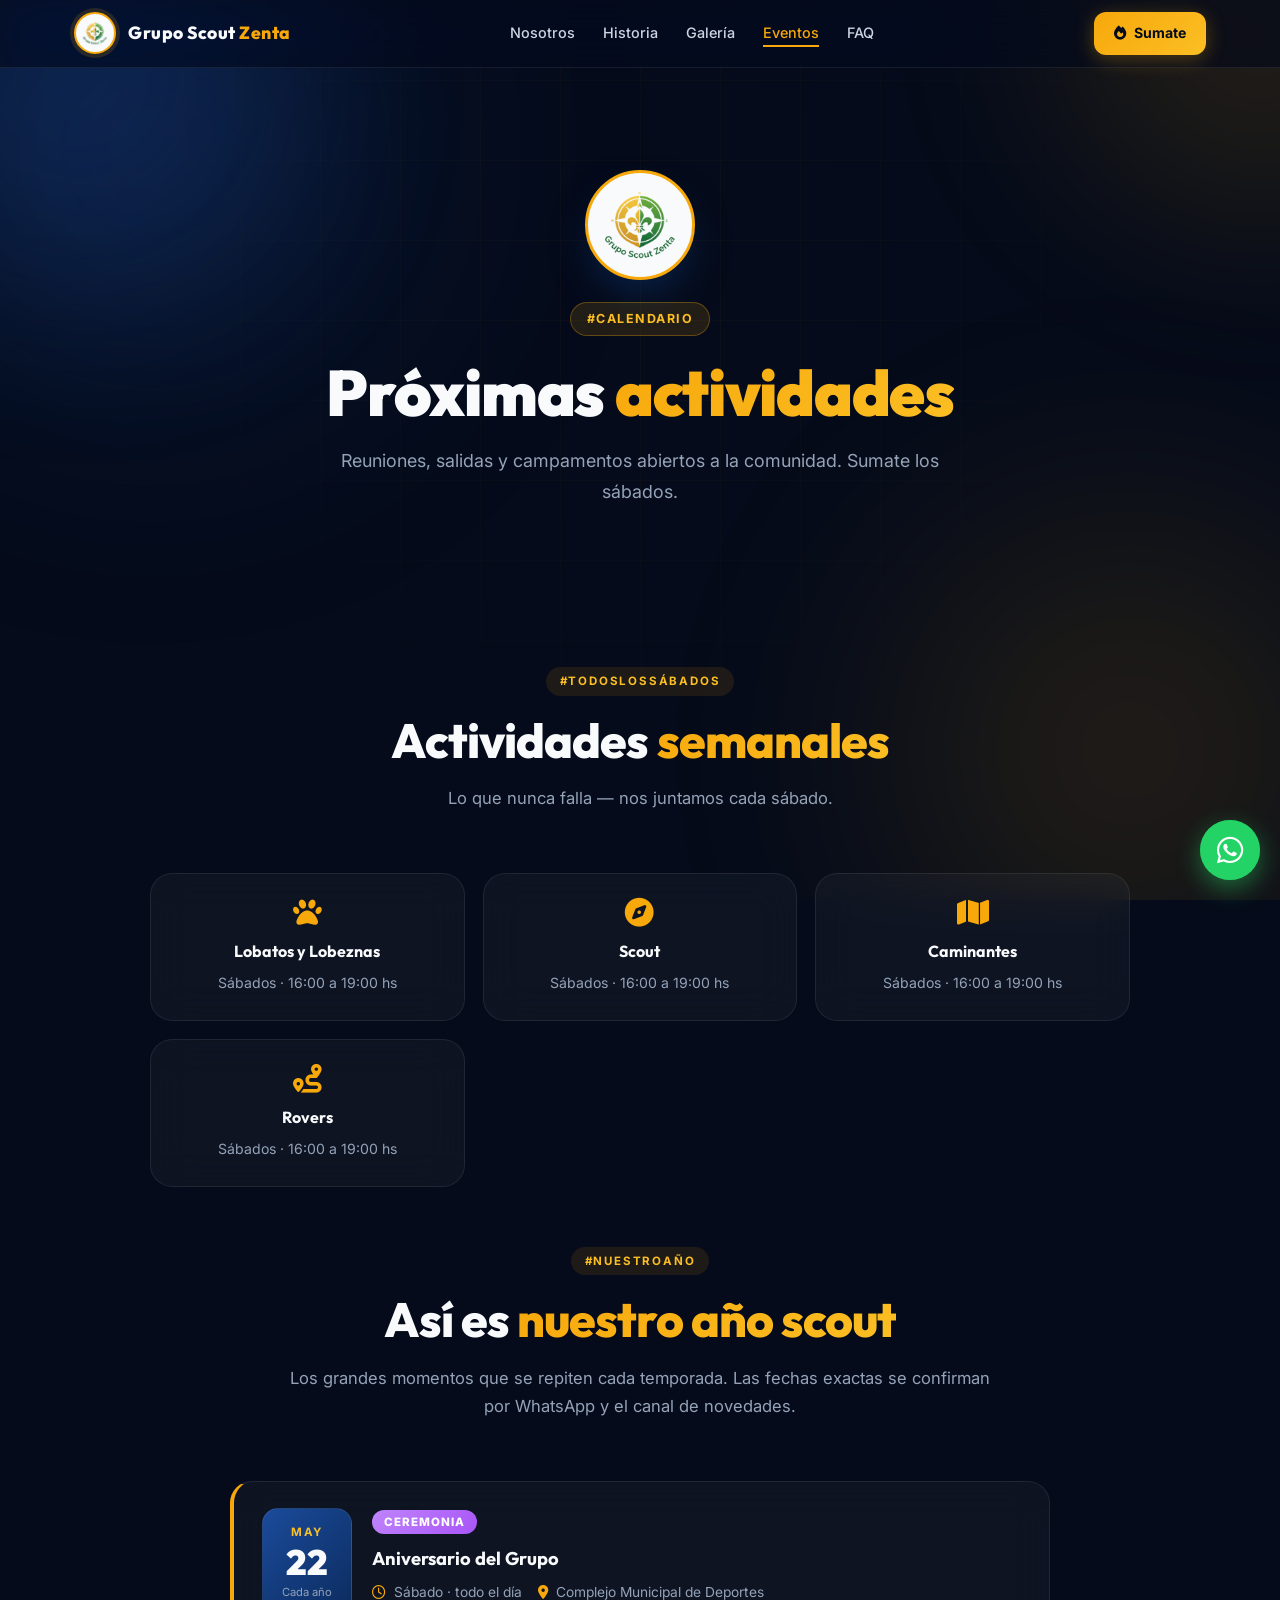
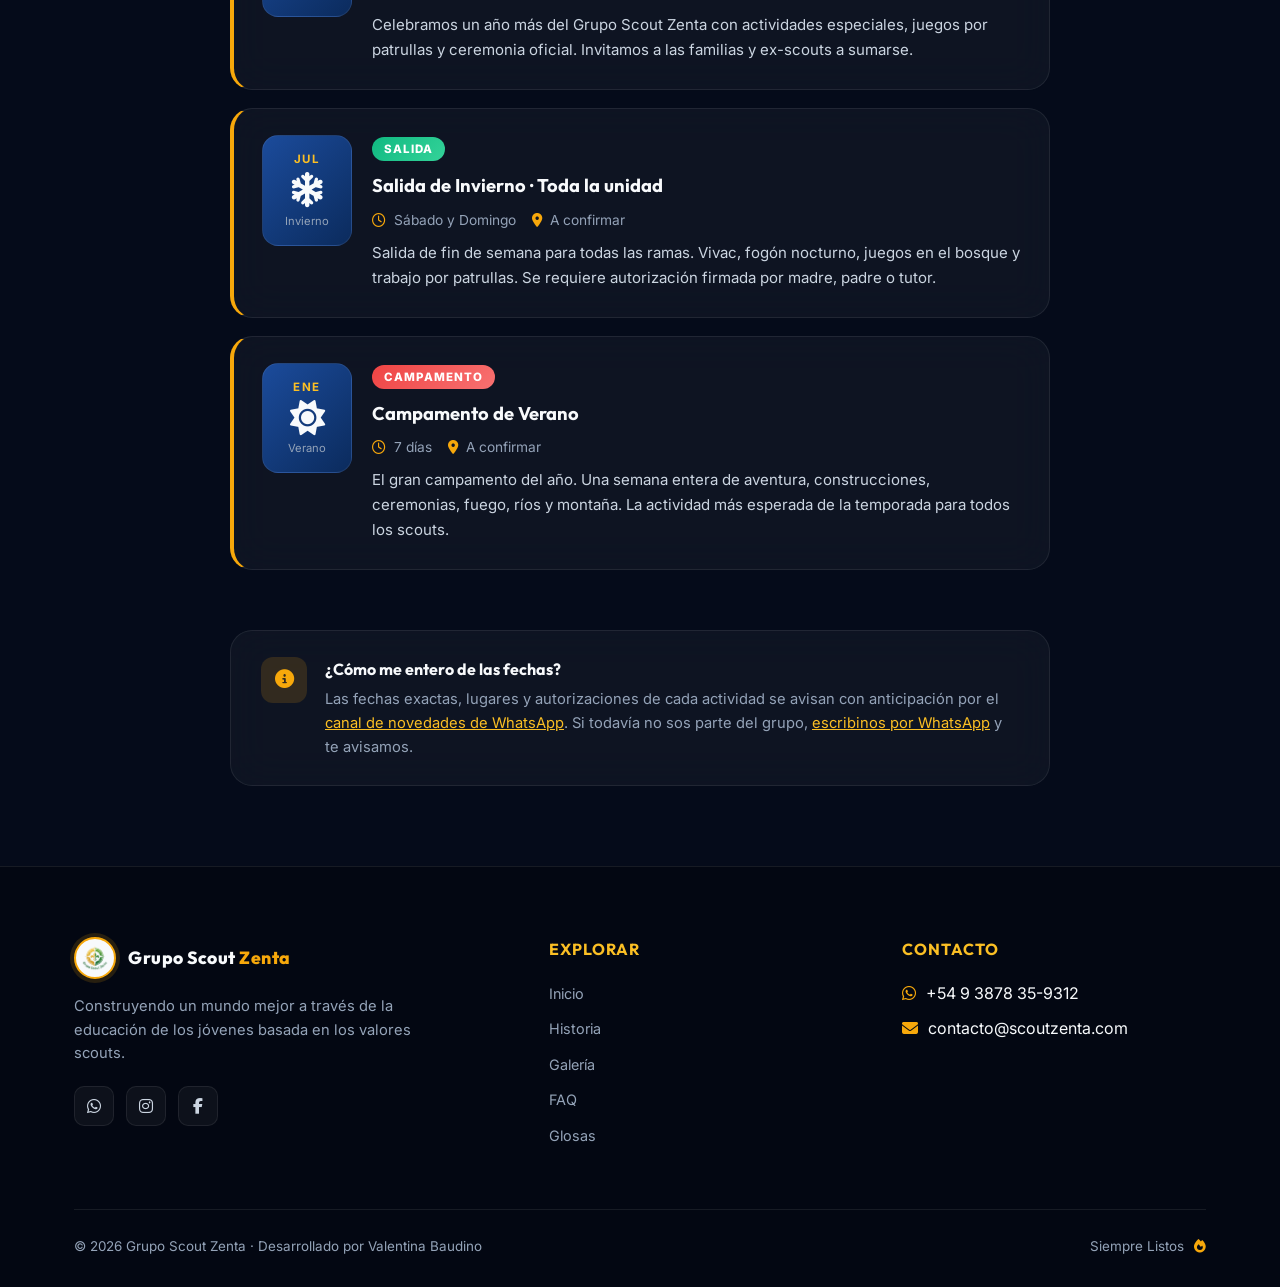
==== commit 25e35032: "Email público del sitio -> contacto@scoutzenta.com" ====
--- a/eventos.html
+++ b/eventos.html
@@ -358,7 +358,7 @@
           <h4>Contacto</h4>
           <ul>
             <li><i class="fa-brands fa-whatsapp" style="color:var(--gold); margin-right:6px;"></i> +54 9 3878 35-9312</li>
-            <li><i class="fa-solid fa-envelope" style="color:var(--gold); margin-right:6px;"></i> scout.zenta@gmail.com</li>
+            <li><i class="fa-solid fa-envelope" style="color:var(--gold); margin-right:6px;"></i> contacto@scoutzenta.com</li>
           </ul>
         </div>
       </div>
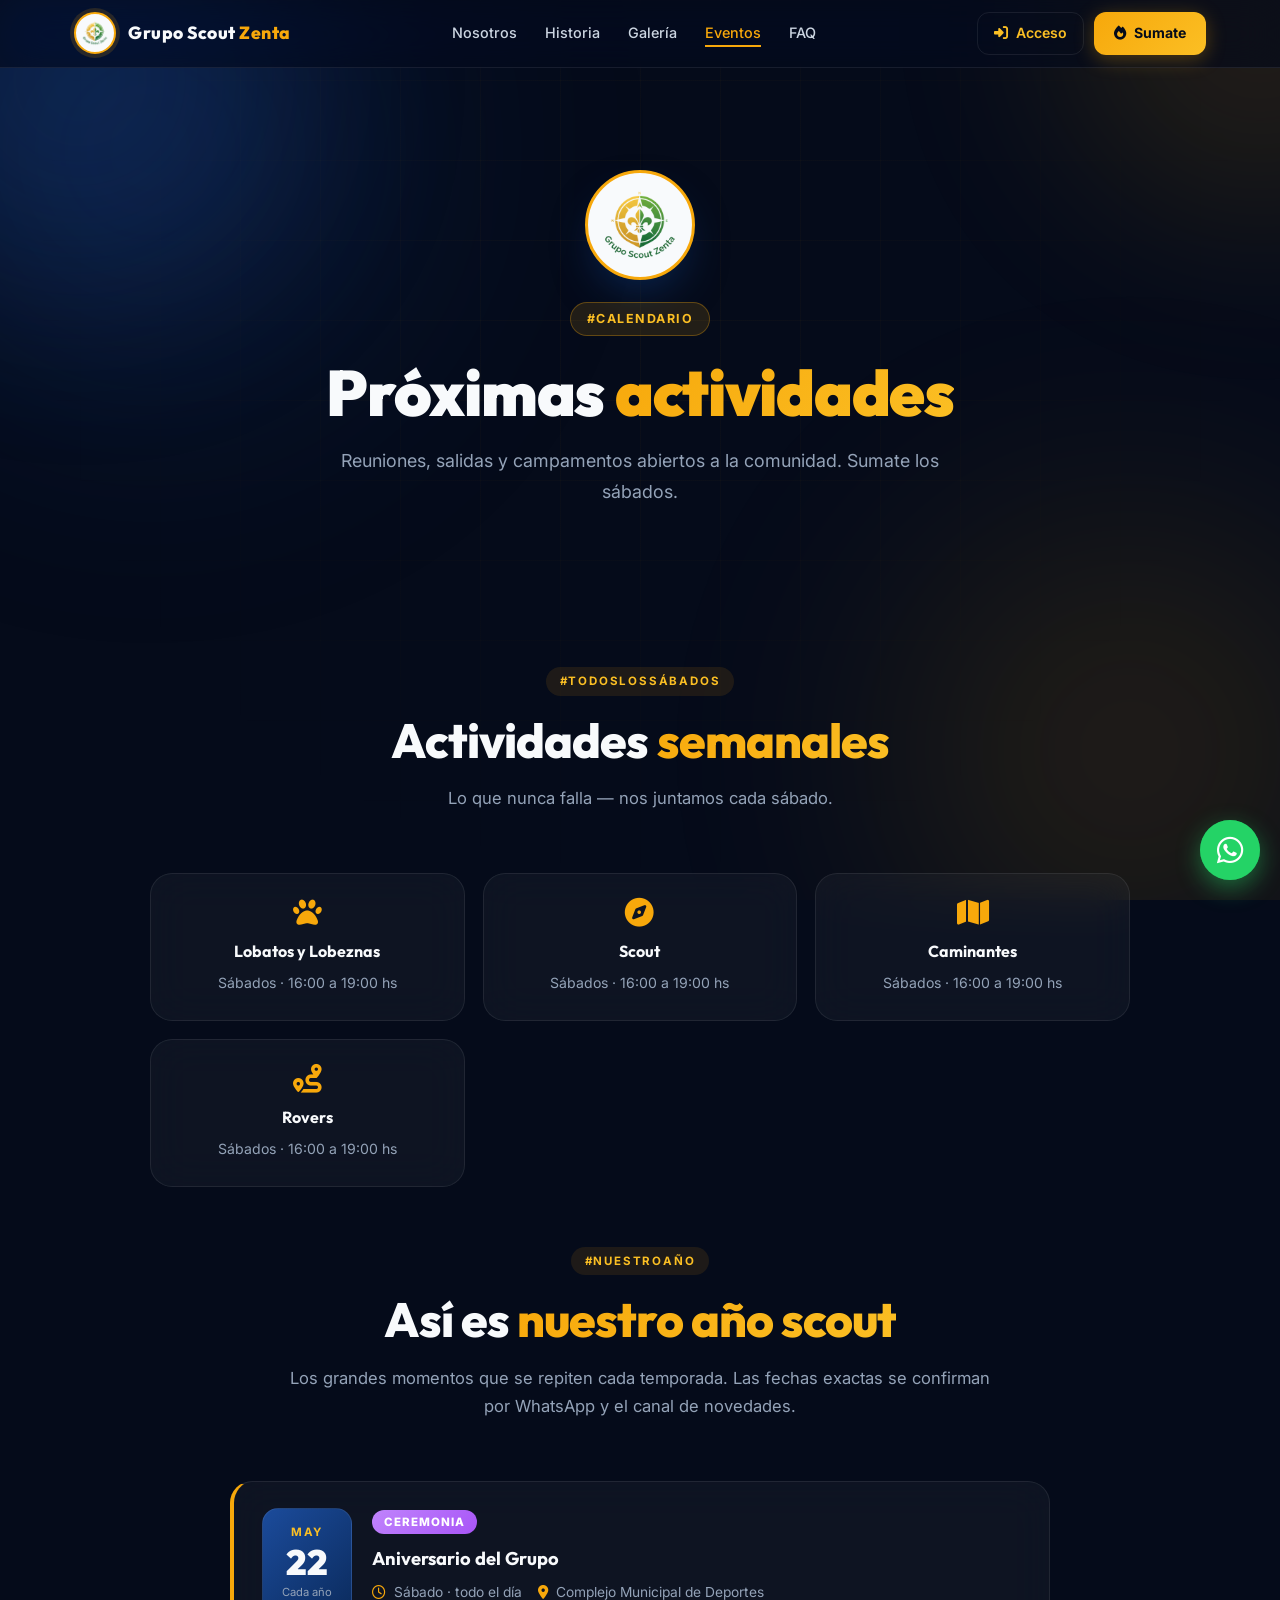
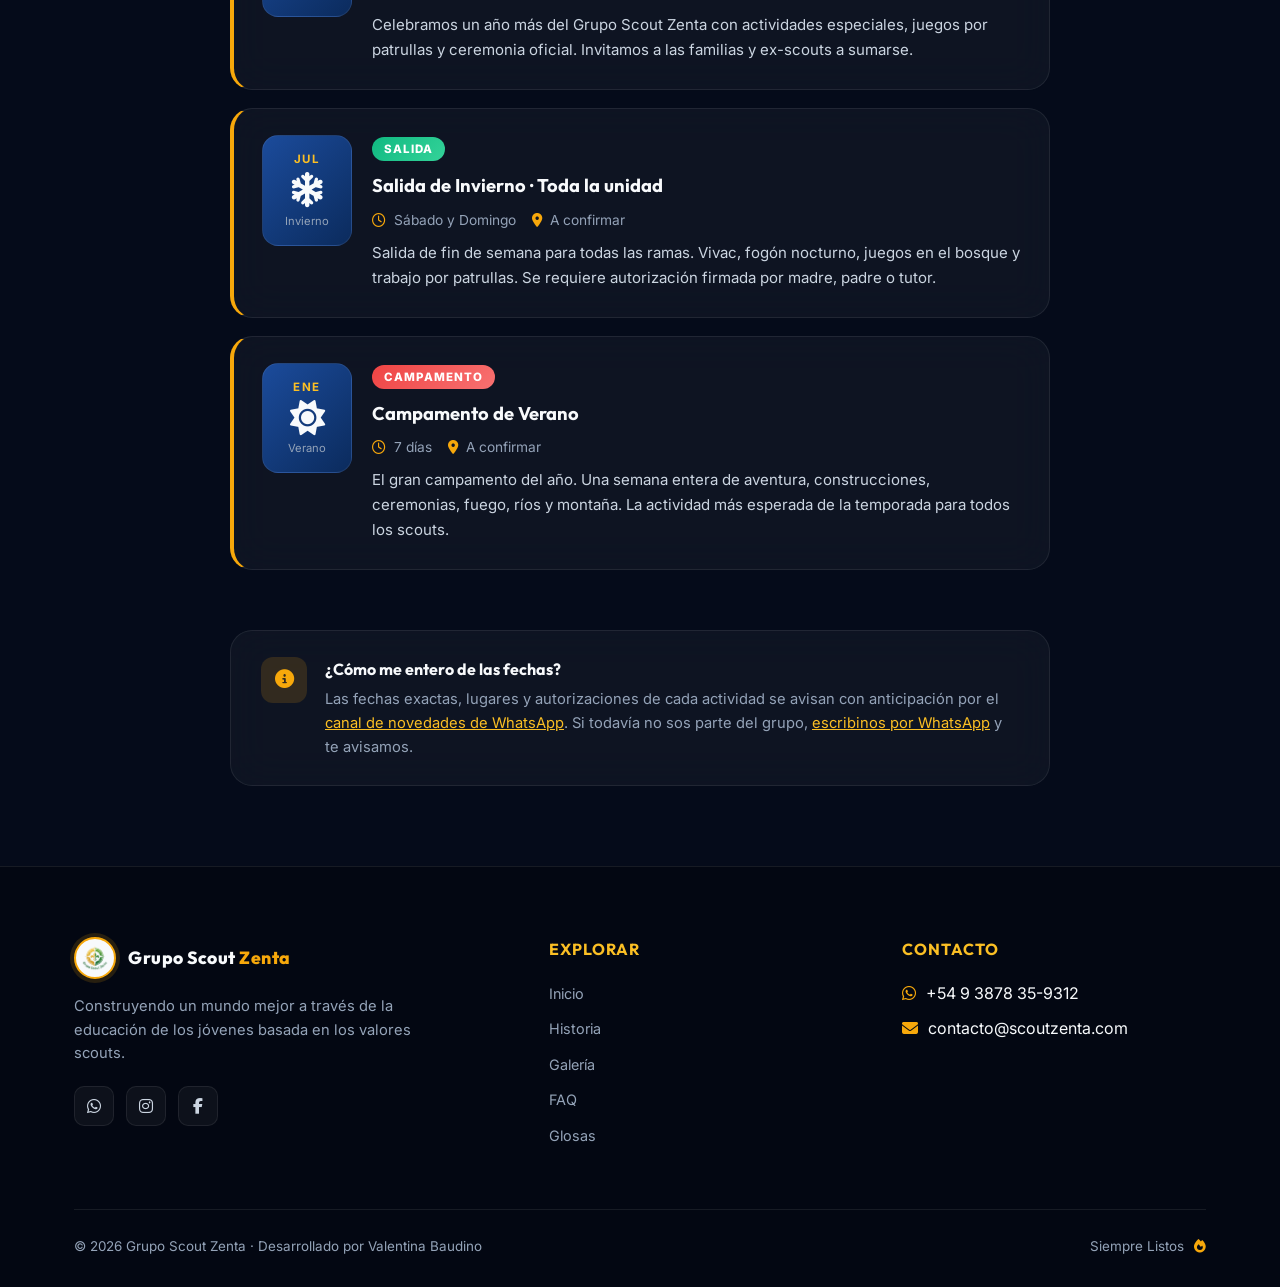
==== commit 2e9aaef6: "Landing: botón 'Acceso' al panel (panel.scoutzenta.com) en nav y menú móvil" ====
--- a/eventos.html
+++ b/eventos.html
@@ -198,6 +198,7 @@
         <li><a href="faq.html">FAQ</a></li>
       </ul>
       <div style="display:flex; gap:10px; align-items:center;">
+        <a href="https://panel.scoutzenta.com" class="nav-access"><i class="fa-solid fa-right-to-bracket"></i> Acceso</a>
         <a href="index.html#contacto" class="nav-cta"><i class="fa-solid fa-fire"></i> Sumate</a>
         <button class="nav-toggle" id="nav-toggle"><i class="fa-solid fa-bars"></i></button>
       </div>
@@ -214,6 +215,7 @@
       <li><a href="faq.html"><i class="fa-solid fa-circle-question"></i> FAQ</a></li>
       <li><a href="glosas.html"><i class="fa-solid fa-feather-pointed"></i> Glosas</a></li>
     </ul>
+    <a href="https://panel.scoutzenta.com" class="mobile-access"><i class="fa-solid fa-right-to-bracket"></i> Acceso inscriptos</a>
     <a href="index.html#contacto" class="mobile-cta"><i class="fa-solid fa-fire"></i> Sumate</a>
   </aside>
 
--- a/assets/css/zenta.css
+++ b/assets/css/zenta.css
@@ -152,6 +152,21 @@
   transform: translateY(-2px);
   box-shadow: 0 8px 28px rgba(247, 168, 11, 0.45);
 }
+/* Botón secundario "Acceso" (lleva al panel de inscriptos) */
+.nav-access {
+  display: inline-flex; align-items: center; gap: 8px;
+  padding: 9px 16px;
+  background: transparent;
+  color: var(--gold-light);
+  border: 1px solid var(--line);
+  border-radius: 12px; text-decoration: none;
+  font-weight: 600; font-size: 0.88rem;
+  transition: all 0.25s;
+}
+.nav-access:hover {
+  border-color: var(--gold); color: var(--gold);
+  background: rgba(247, 168, 11, 0.08);
+}
 .nav-toggle {
   display: none; background: transparent; border: none;
   color: var(--text); font-size: 1.4rem; cursor: pointer;
@@ -190,6 +205,15 @@
   color: var(--navy-deep) !important;
   border-radius: 12px; text-align: center;
   font-weight: 700; text-decoration: none;
+}
+.mobile-access {
+  margin-top: 12px; display: block;
+  padding: 13px;
+  background: transparent;
+  color: var(--gold-light) !important;
+  border: 1px solid var(--line);
+  border-radius: 12px; text-align: center;
+  font-weight: 600; text-decoration: none;
 }
 
 /* ===== BOTONES ===== */
